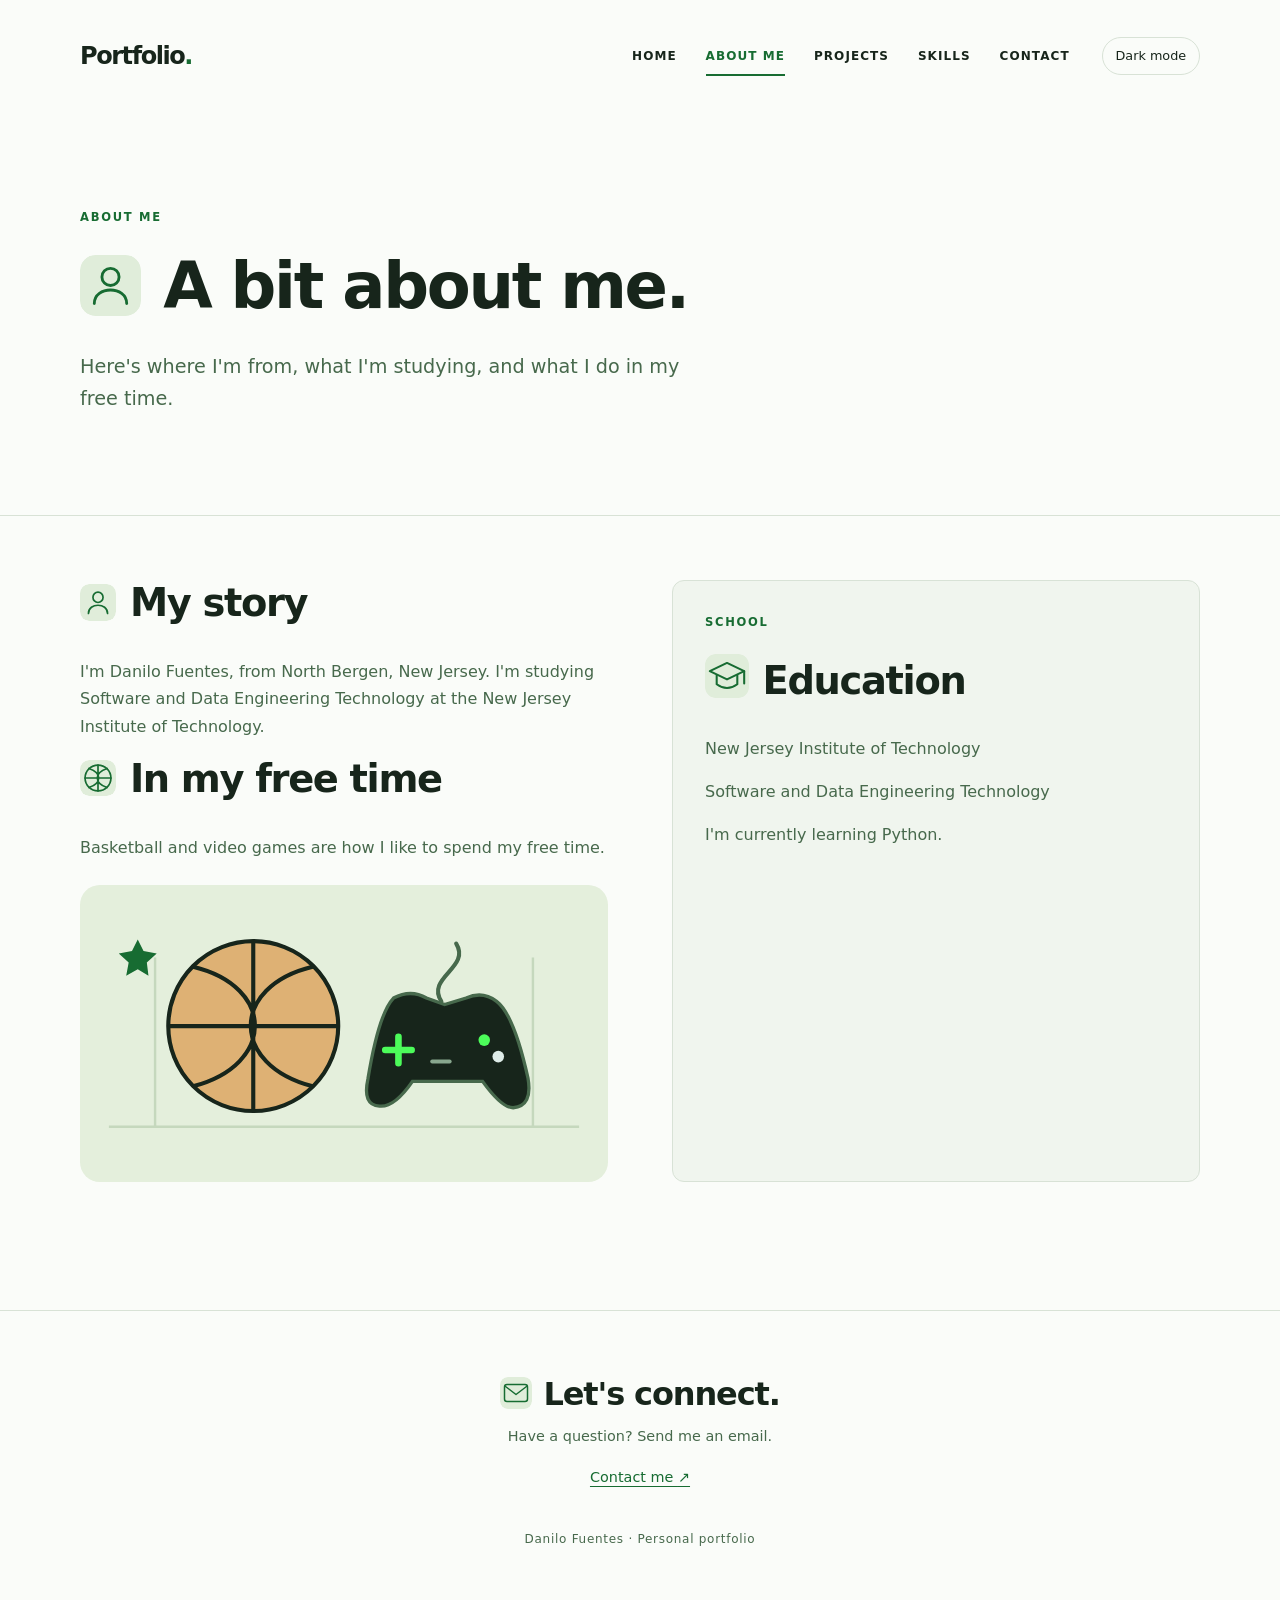
==== about.html @ 1e6510eb "Rewrite portfolio copy in a more natural voice" ====
﻿<!doctype html>
<html lang="en">
<head>
<meta charset="utf-8">
<meta name="viewport" content="width=device-width, initial-scale=1">
<meta name="description" content="Personal portfolio: background, project collection, technical skills, and contact details.">
<title>About Me | Personal Portfolio</title>
<link rel="stylesheet" href="css/styles.css">
<script src="js/main.js" defer></script>
</head>
<body>
<a class="skip" href="#main">Skip to content</a>
<header class="site-header"><div class="container header-inner"><a class="brand" href="index.html">Portfolio<span aria-hidden="true">.</span></a><button class="control menu-toggle" aria-controls="site-nav" aria-expanded="false" type="button">Menu</button><nav id="site-nav" aria-label="Main navigation"><a href="index.html">Home</a><a href="about.html" aria-current="page">About Me</a><a href="projects.html">Projects</a><a href="skills.html">Skills</a><a href="contact.html">Contact</a></nav><button class="control theme-toggle" type="button" aria-pressed="false" hidden>Dark mode</button></div></header>
<main id="main" tabindex="-1"><section class="hero container"><p class="eyebrow">About me</p><h1><img class="heading-icon" src="images/heading-person.svg" width="64" height="64" alt="" aria-hidden="true">A bit about me.</h1><p class="lead">Here's where I'm from, what I'm studying, and what I do in my free time.</p></section><section class="section"><div class="container two-col"><div><h2><img class="heading-icon" src="images/heading-person.svg" width="64" height="64" alt="" aria-hidden="true">My story</h2><p class="text-muted">I'm Danilo Fuentes, from North Bergen, New Jersey. I'm studying Software and Data Engineering Technology at the New Jersey Institute of Technology.</p><h2><img class="heading-icon" src="images/heading-play.svg" width="64" height="64" alt="" aria-hidden="true">In my free time</h2><p class="text-muted">Basketball and video games are how I like to spend my free time.</p><img class="interest-illustration" src="images/offline-interests.svg" width="640" height="360" loading="lazy" alt="A basketball and video game controller, two of my favorite hobbies"></div><div class="card"><div class="card-body"><p class="eyebrow">School</p><h2><img class="heading-icon" src="images/heading-learning.svg" width="64" height="64" alt="" aria-hidden="true">Education</h2><p>New Jersey Institute of Technology</p><p class="text-muted">Software and Data Engineering Technology</p><p class="text-muted">I'm currently learning Python.</p></div></div></div></section></main>
<footer class="site-footer connect-footer"><div class="container footer-inner"><h2><img class="heading-icon" src="images/heading-contact.svg" width="64" height="64" alt="" aria-hidden="true">Let's connect.</h2><p>Have a question? Send me an email.</p><a href="contact.html">Contact me <span aria-hidden="true">↗</span></a><p class="footer-note">Danilo Fuentes · Personal portfolio</p></div></footer>
</body>
</html>
---- css/styles.css ----
﻿@charset "UTF-8";

/* Shared palette and type. Secondary text stays readable in both themes. */
:root{color-scheme:light;--bg:#fafcf9;--surface:#f0f5ee;--text:#17251b;--muted:#47694c;--accent:#176c32;--line:#d8e2d6;--soft:#e0edda;--panel-a:#e4efdc;--panel-b:#dfede9;--panel-c:#eae8dc;--on-accent:#fff}
:root[data-theme="dark"]{color-scheme:dark;--bg:#050505;--surface:#141b15;--text:#e9f3e8;--muted:#b2c6b4;--accent:#4cfc5a;--line:#414241;--soft:#1d3021;--panel-a:#1b3020;--panel-b:#172e29;--panel-c:#2c2e1c;--on-accent:#050505}
*{box-sizing:border-box}
body{margin:0;background:var(--bg);color:var(--text);font-family:system-ui,-apple-system,BlinkMacSystemFont,"Segoe UI",sans-serif;line-height:1.7}
a{color:var(--accent);text-underline-offset:.25em;overflow-wrap:anywhere}
button{font:inherit;cursor:pointer}a,button{touch-action:manipulation}
a:focus-visible,button:focus-visible{outline:3px solid var(--accent);outline-offset:6px}
::selection{background:var(--accent);color:var(--on-accent)}
h1,h2,h3,p{margin-top:0}h1,h2,h3{line-height:1.2;letter-spacing:-.035em}
h1{font-size:clamp(2.6rem,5vw,4.5rem);font-weight:650;max-width:900px;margin-bottom:1.6rem}
h2{font-size:clamp(1.7rem,3vw,2.5rem);font-weight:650}h3{font-size:1.5rem;font-weight:650}
p{max-width:65ch}.container{width:min(1120px,calc(100% - 4rem));margin-inline:auto}
.skip{position:absolute;top:-100px;left:1rem;background:var(--bg);padding:1rem;z-index:20}.skip:focus{top:1rem}
.site-header{background:var(--bg)}.header-inner{display:flex;align-items:center;gap:2rem;min-height:112px;flex-wrap:wrap}
.brand{margin-right:auto;font-weight:750;font-size:1.5rem;letter-spacing:-.06em;text-decoration:none;color:var(--text)}.brand span{color:var(--accent)}
nav{display:flex;gap:1.8rem}nav a{text-decoration:none;color:var(--text);font-size:.75rem;text-transform:uppercase;letter-spacing:.09em;font-weight:650;padding:.5rem 0}
nav a:hover,nav a[aria-current]{color:var(--accent)}nav a[aria-current]{box-shadow:0 2px var(--accent)}
.control{border:1px solid var(--line);border-radius:999px;padding:.45rem .8rem;color:var(--text);background:transparent;font-size:.8rem}.control:hover{border-color:var(--accent)}.menu-toggle{display:none}
.hero{padding:6rem 0 5rem}.eyebrow{text-transform:uppercase;letter-spacing:.15em;font-size:.72rem;font-weight:700;color:var(--accent);margin-bottom:1.3rem}
.lead{font-size:1.2rem;color:var(--muted);max-width:620px}.actions{display:flex;flex-wrap:wrap;gap:1.6rem;margin-top:2rem}
.button{display:inline-flex;align-items:center;gap:.7rem;padding:.55rem 0;border-bottom:1px solid var(--accent);color:var(--accent);font-weight:650;text-decoration:none}.button span{font-size:1.2rem}
.section{padding:4rem 0;border-top:1px solid var(--line)}.section-heading{display:flex;justify-content:space-between;align-items:baseline;gap:1rem;margin-bottom:2rem}.section-heading h2{margin:0}
.grid{display:grid;grid-template-columns:repeat(3,minmax(0,1fr));gap:1.5rem}.grid>*{min-width:0}
.card{background:var(--surface);border:1px solid var(--line);border-radius:12px;overflow:hidden}.card-body{padding:2rem}.card p{color:var(--muted)}.card .eyebrow{color:var(--accent)}.card img{display:block;width:100%;aspect-ratio:16/10;object-fit:cover}.card a{font-weight:650}
.tag{display:inline-block;font-size:.75rem;background:var(--soft);color:var(--muted);padding:.25rem .65rem;border-radius:4px;margin-bottom:1rem}
.note{border-left:3px solid var(--accent);background:var(--soft);padding:1rem 1.25rem;color:var(--muted);font-size:.95rem}
.two-col{display:grid;grid-template-columns:1fr 1fr;gap:4rem}.two-col>*{min-width:0}.detail-list{padding-left:1.3rem;color:var(--muted)}.detail-list li{margin-bottom:.7rem}.contact-panel{padding:2.5rem;max-width:800px}.text-muted{color:var(--muted)}
.site-footer{border-top:1px solid var(--line);margin-top:4rem;padding:4rem 0;color:var(--muted);font-size:.9rem}.footer-inner{display:flex;align-items:center;justify-content:space-between;flex-wrap:wrap;gap:1.5rem}.footer-inner p{margin:0}

/* Home: a personal introduction followed by large editorial panels. */
.home-hero{display:grid;grid-template-columns:minmax(0,1.6fr) minmax(240px,1fr);gap:5rem;align-items:center;padding-block:5rem 7rem}
.home-hero h1{font-size:clamp(2.5rem,4.4vw,3.7rem);line-height:1.25}.home-hero h1 span{color:var(--accent)}.home-hero .lead{font-size:1.05rem}
.monogram{position:relative;isolation:isolate;aspect-ratio:4/5;display:grid;place-content:center;text-align:center;background:var(--surface);border:1px solid var(--line);border-radius:6px;margin:0 0 0 1rem}
.monogram::before{content:"";position:absolute;inset:-16px 16px 16px -16px;background:var(--accent);border-radius:6px;z-index:-2}.monogram::after{content:"";position:absolute;inset:0;background:var(--surface);border-radius:5px;z-index:-1}
.monogram-initials{font-size:clamp(5rem,10vw,9rem);font-weight:750;letter-spacing:-.1em;line-height:1;color:var(--accent);padding-right:.1em}.monogram-caption{font-size:.65rem;letter-spacing:.23em;text-transform:uppercase;margin-top:1.5rem;color:var(--muted)}
.home-panels{padding-top:0;border:0}.home-grid{grid-template-columns:repeat(2,minmax(0,1fr));gap:2rem}
.home-grid .card{border:0;border-radius:12px;background:var(--panel-b)}.home-grid .card-body{padding:2.5rem}.home-grid h3{font-size:clamp(1.8rem,3vw,2.4rem)}
.home-grid .story-card{grid-column:1/-1;background:var(--panel-a)}.story-card .card-body{display:grid;grid-template-columns:1fr 1.25fr;column-gap:4rem}.story-card .eyebrow{grid-column:1/-1}.story-card h3{grid-row:2/4}.story-card p{margin-bottom:1.5rem}.story-card a{justify-self:start}
.home-grid .skills-card{background:var(--panel-c)}.panel-art{min-height:170px;margin-top:2.5rem;padding:1.5rem;background:var(--bg);border:1px solid var(--line);border-radius:8px 8px 0 0;margin-bottom:-2.5rem;color:var(--muted);font-size:.8rem}
.panel-art-label{font-size:.65rem;text-transform:uppercase;letter-spacing:.14em;display:block;margin-bottom:1rem}.project-preview{display:grid;grid-template-columns:repeat(3,1fr);gap:.6rem}.project-preview i{height:70px;background:var(--soft);border-radius:4px;border-top:4px solid var(--accent)}
.code-preview{font-family:ui-monospace,Consolas,monospace;line-height:1.9}.code-preview strong{color:var(--accent);font-weight:500}
.connect-footer{text-align:center}.connect-footer .footer-inner{display:block}.connect-footer h2{color:var(--text);font-size:2rem;margin-bottom:.7rem}.connect-footer p{margin:0 auto 1rem}.connect-footer .footer-note{font-size:.75rem;margin-top:2.5rem;letter-spacing:.06em}
@media(max-width:900px){.header-inner{gap:1rem}nav{gap:1rem}.home-hero{gap:2.5rem}.grid:not(.home-grid){grid-template-columns:repeat(2,minmax(0,1fr))}.two-col{gap:2rem}.story-card .card-body{column-gap:2rem}}
@media(max-width:640px){.container{width:calc(100% - 2rem)}.header-inner{padding:1rem 0;min-height:80px;gap:.8rem}.brand{font-size:1.3rem}.js .menu-toggle{display:block}.js nav{display:none}.js nav.is-open{display:flex}nav{width:100%;flex-direction:column;gap:.4rem;order:4;padding:.5rem 0}nav a{padding:.6rem .2rem}.theme-toggle{font-size:.75rem}.hero{padding:3rem 0}.home-hero{grid-template-columns:1fr;padding-bottom:4rem;gap:3.5rem}.home-hero h1{font-size:2.5rem}.monogram{width:min(75%,280px);justify-self:center;aspect-ratio:5/4}.monogram-initials{font-size:6rem}.monogram-caption{margin-top:1rem}.grid,.grid:not(.home-grid),.two-col{grid-template-columns:1fr}.home-grid{gap:1.5rem}.home-grid .card-body,.card-body,.contact-panel{padding:1.5rem}.story-card .card-body{display:block}.panel-art{margin-bottom:-1.5rem}.section{padding:2.5rem 0}.home-panels{padding-top:0}.section-heading{display:block}.section-heading h2{margin-bottom:1rem}.site-footer{margin-top:2rem;padding:3rem 0}}
@media(prefers-reduced-motion:no-preference){html{scroll-behavior:smooth}a,button{transition:color .2s,border-color .2s}.button span{transition:transform .2s}.button:hover span{transform:translate(3px,-3px)}.home-grid .card{transition:transform .25s}.home-grid .card:hover{transform:translateY(-4px)}}

/* Scalable illustrations add breathing room without extra scripts. */
.hero-illustration{display:block;width:100%;height:auto;border-radius:24px}
.home-hero{grid-template-columns:minmax(0,1fr) minmax(0,1.15fr);gap:3rem}
.home-hero h1{font-size:clamp(3.5rem,7vw,6rem);line-height:1.05}
.illustrated-hero{display:grid;grid-template-columns:minmax(0,1.2fr) minmax(0,1fr);align-items:center;gap:3rem}
.interest-illustration{display:block;width:100%;height:auto;border-radius:16px;margin-top:1.5rem}
.home-grid .feature-illustration{width:100%;height:auto;aspect-ratio:16/9;object-fit:contain;margin-top:2rem;border-radius:12px;background:#dfede9}
.interest-tags{display:flex;flex-wrap:wrap;gap:.6rem;list-style:none;padding:0;margin:0 0 1.5rem}
.interest-tags li{font-size:.8rem;padding:.3rem .8rem;border:1px solid var(--accent);border-radius:999px;color:var(--accent)}
.story-summary{min-width:0}
@media(max-width:640px){.home-hero,.illustrated-hero{grid-template-columns:1fr;gap:2rem}.home-hero h1{font-size:3.5rem}.hero-illustration{max-width:440px;justify-self:center}.home-grid .feature-illustration{margin-top:1.5rem}}

/* Decorative heading marks scale with the surrounding type. */
.heading-icon{display:inline-block;width:.95em;height:.95em;vertical-align:-.12em;margin-right:.35em;border-radius:.24em}
.card h3 .heading-icon,.card h2 .heading-icon{display:inline-block;width:1.15em;height:1.15em;aspect-ratio:1;object-fit:contain}
.connect-footer h2 .heading-icon{width:1em;height:1em}
@media(max-width:640px){h1 .heading-icon{width:.8em;height:.8em}}
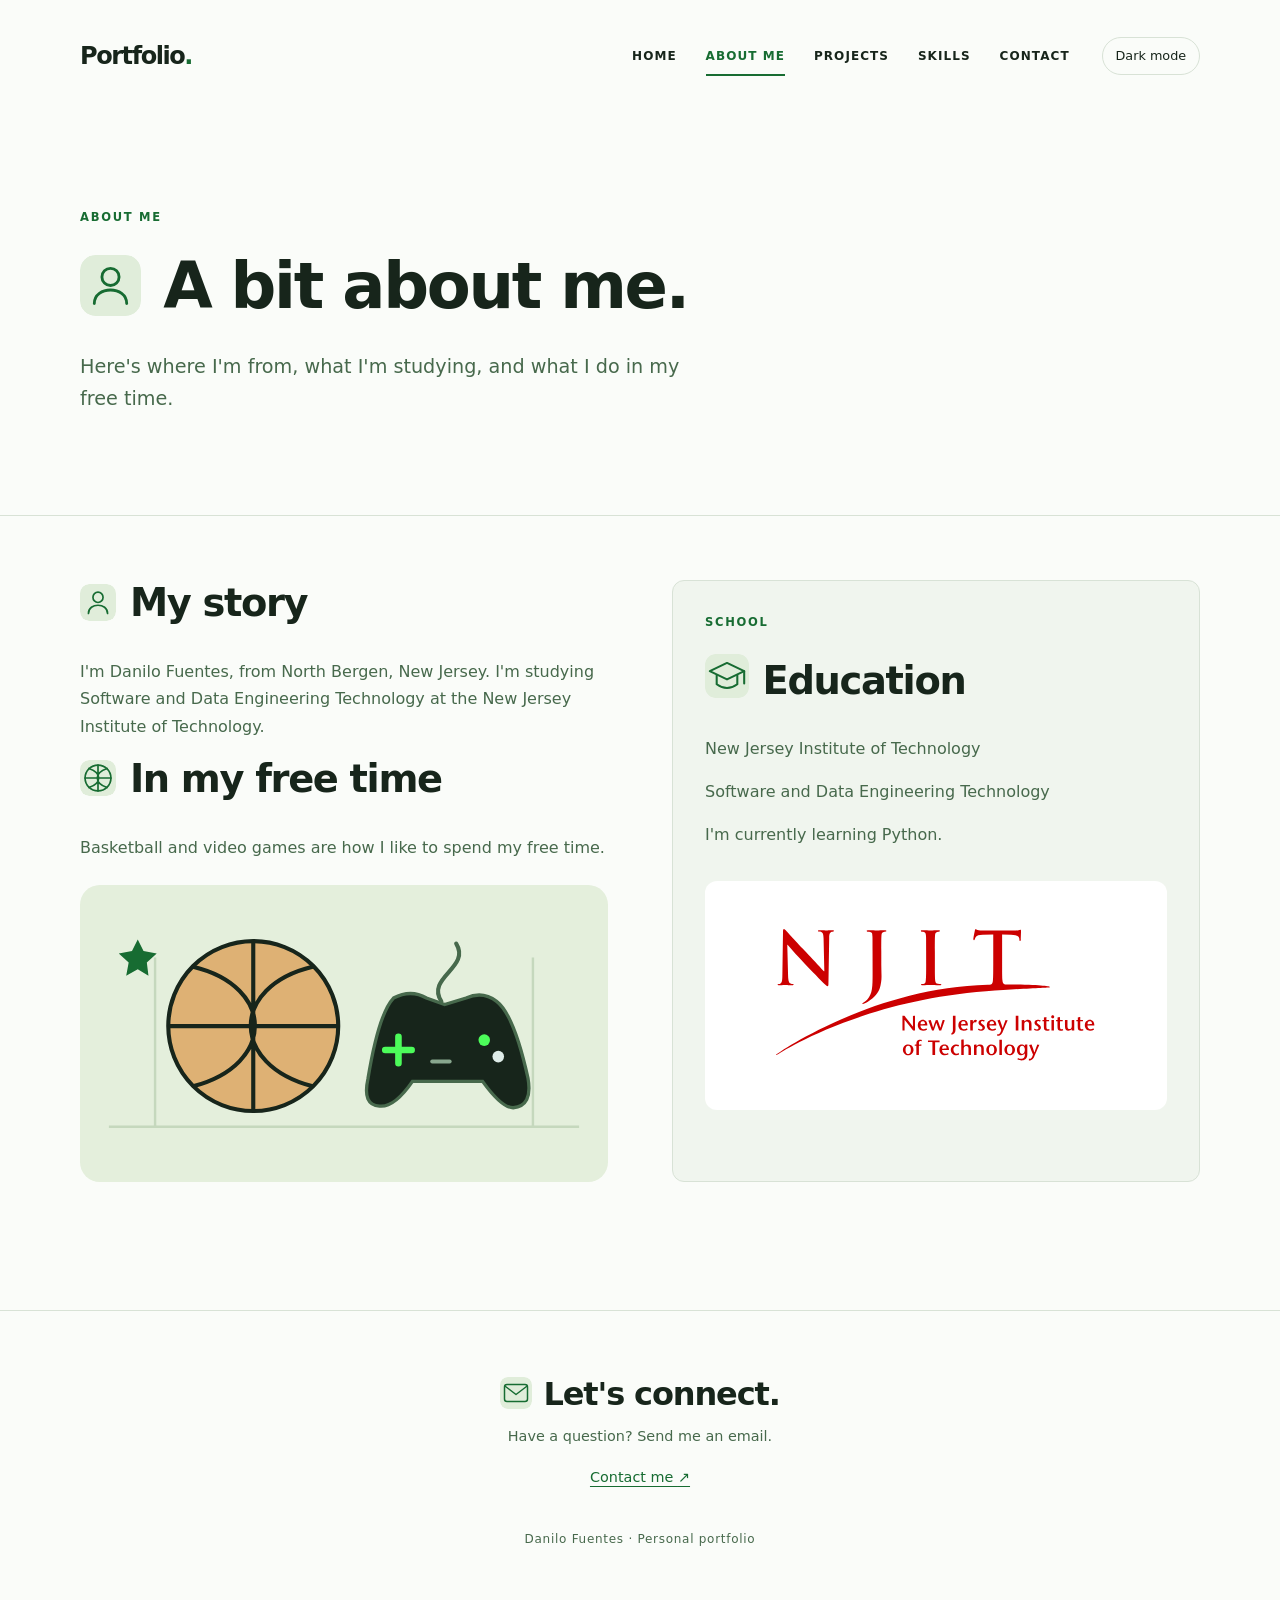
==== commit b7509629: "Add official NJIT logo to education card" ====
--- a/about.html
+++ b/about.html
@@ -11,7 +11,7 @@
 <body>
 <a class="skip" href="#main">Skip to content</a>
 <header class="site-header"><div class="container header-inner"><a class="brand" href="index.html">Portfolio<span aria-hidden="true">.</span></a><button class="control menu-toggle" aria-controls="site-nav" aria-expanded="false" type="button">Menu</button><nav id="site-nav" aria-label="Main navigation"><a href="index.html">Home</a><a href="about.html" aria-current="page">About Me</a><a href="projects.html">Projects</a><a href="skills.html">Skills</a><a href="contact.html">Contact</a></nav><button class="control theme-toggle" type="button" aria-pressed="false" hidden>Dark mode</button></div></header>
-<main id="main" tabindex="-1"><section class="hero container"><p class="eyebrow">About me</p><h1><img class="heading-icon" src="images/heading-person.svg" width="64" height="64" alt="" aria-hidden="true">A bit about me.</h1><p class="lead">Here's where I'm from, what I'm studying, and what I do in my free time.</p></section><section class="section"><div class="container two-col"><div><h2><img class="heading-icon" src="images/heading-person.svg" width="64" height="64" alt="" aria-hidden="true">My story</h2><p class="text-muted">I'm Danilo Fuentes, from North Bergen, New Jersey. I'm studying Software and Data Engineering Technology at the New Jersey Institute of Technology.</p><h2><img class="heading-icon" src="images/heading-play.svg" width="64" height="64" alt="" aria-hidden="true">In my free time</h2><p class="text-muted">Basketball and video games are how I like to spend my free time.</p><img class="interest-illustration" src="images/offline-interests.svg" width="640" height="360" loading="lazy" alt="A basketball and video game controller, two of my favorite hobbies"></div><div class="card"><div class="card-body"><p class="eyebrow">School</p><h2><img class="heading-icon" src="images/heading-learning.svg" width="64" height="64" alt="" aria-hidden="true">Education</h2><p>New Jersey Institute of Technology</p><p class="text-muted">Software and Data Engineering Technology</p><p class="text-muted">I'm currently learning Python.</p></div></div></div></section></main>
+<main id="main" tabindex="-1"><section class="hero container"><p class="eyebrow">About me</p><h1><img class="heading-icon" src="images/heading-person.svg" width="64" height="64" alt="" aria-hidden="true">A bit about me.</h1><p class="lead">Here's where I'm from, what I'm studying, and what I do in my free time.</p></section><section class="section"><div class="container two-col"><div><h2><img class="heading-icon" src="images/heading-person.svg" width="64" height="64" alt="" aria-hidden="true">My story</h2><p class="text-muted">I'm Danilo Fuentes, from North Bergen, New Jersey. I'm studying Software and Data Engineering Technology at the New Jersey Institute of Technology.</p><h2><img class="heading-icon" src="images/heading-play.svg" width="64" height="64" alt="" aria-hidden="true">In my free time</h2><p class="text-muted">Basketball and video games are how I like to spend my free time.</p><img class="interest-illustration" src="images/offline-interests.svg" width="640" height="360" loading="lazy" alt="A basketball and video game controller, two of my favorite hobbies"></div><div class="card"><div class="card-body"><p class="eyebrow">School</p><h2><img class="heading-icon" src="images/heading-learning.svg" width="64" height="64" alt="" aria-hidden="true">Education</h2><p>New Jersey Institute of Technology</p><p class="text-muted">Software and Data Engineering Technology</p><p class="text-muted">I'm currently learning Python.</p><div class="education-logo"><img src="images/njit-logo.svg" width="187" height="78" loading="lazy" alt="New Jersey Institute of Technology (NJIT) logo"></div></div></div></div></section></main>
 <footer class="site-footer connect-footer"><div class="container footer-inner"><h2><img class="heading-icon" src="images/heading-contact.svg" width="64" height="64" alt="" aria-hidden="true">Let's connect.</h2><p>Have a question? Send me an email.</p><a href="contact.html">Contact me <span aria-hidden="true">↗</span></a><p class="footer-note">Danilo Fuentes · Personal portfolio</p></div></footer>
 </body>
 </html>
--- a/css/styles.css
+++ b/css/styles.css
@@ -64,3 +64,7 @@
 .card h3 .heading-icon,.card h2 .heading-icon{display:inline-block;width:1.15em;height:1.15em;aspect-ratio:1;object-fit:contain}
 .connect-footer h2 .heading-icon{width:1em;height:1em}
 @media(max-width:640px){h1 .heading-icon{width:.8em;height:.8em}}
+
+/* Official NJIT logo: preserve its proportions and contrast in both themes. */
+.education-logo{display:flex;align-items:center;justify-content:center;margin-top:2rem;padding:clamp(1.5rem,4vw,3rem);background:#fff;border-radius:12px}
+.education-logo img{display:block;width:100%;max-width:320px;height:auto;aspect-ratio:187/78;object-fit:contain}
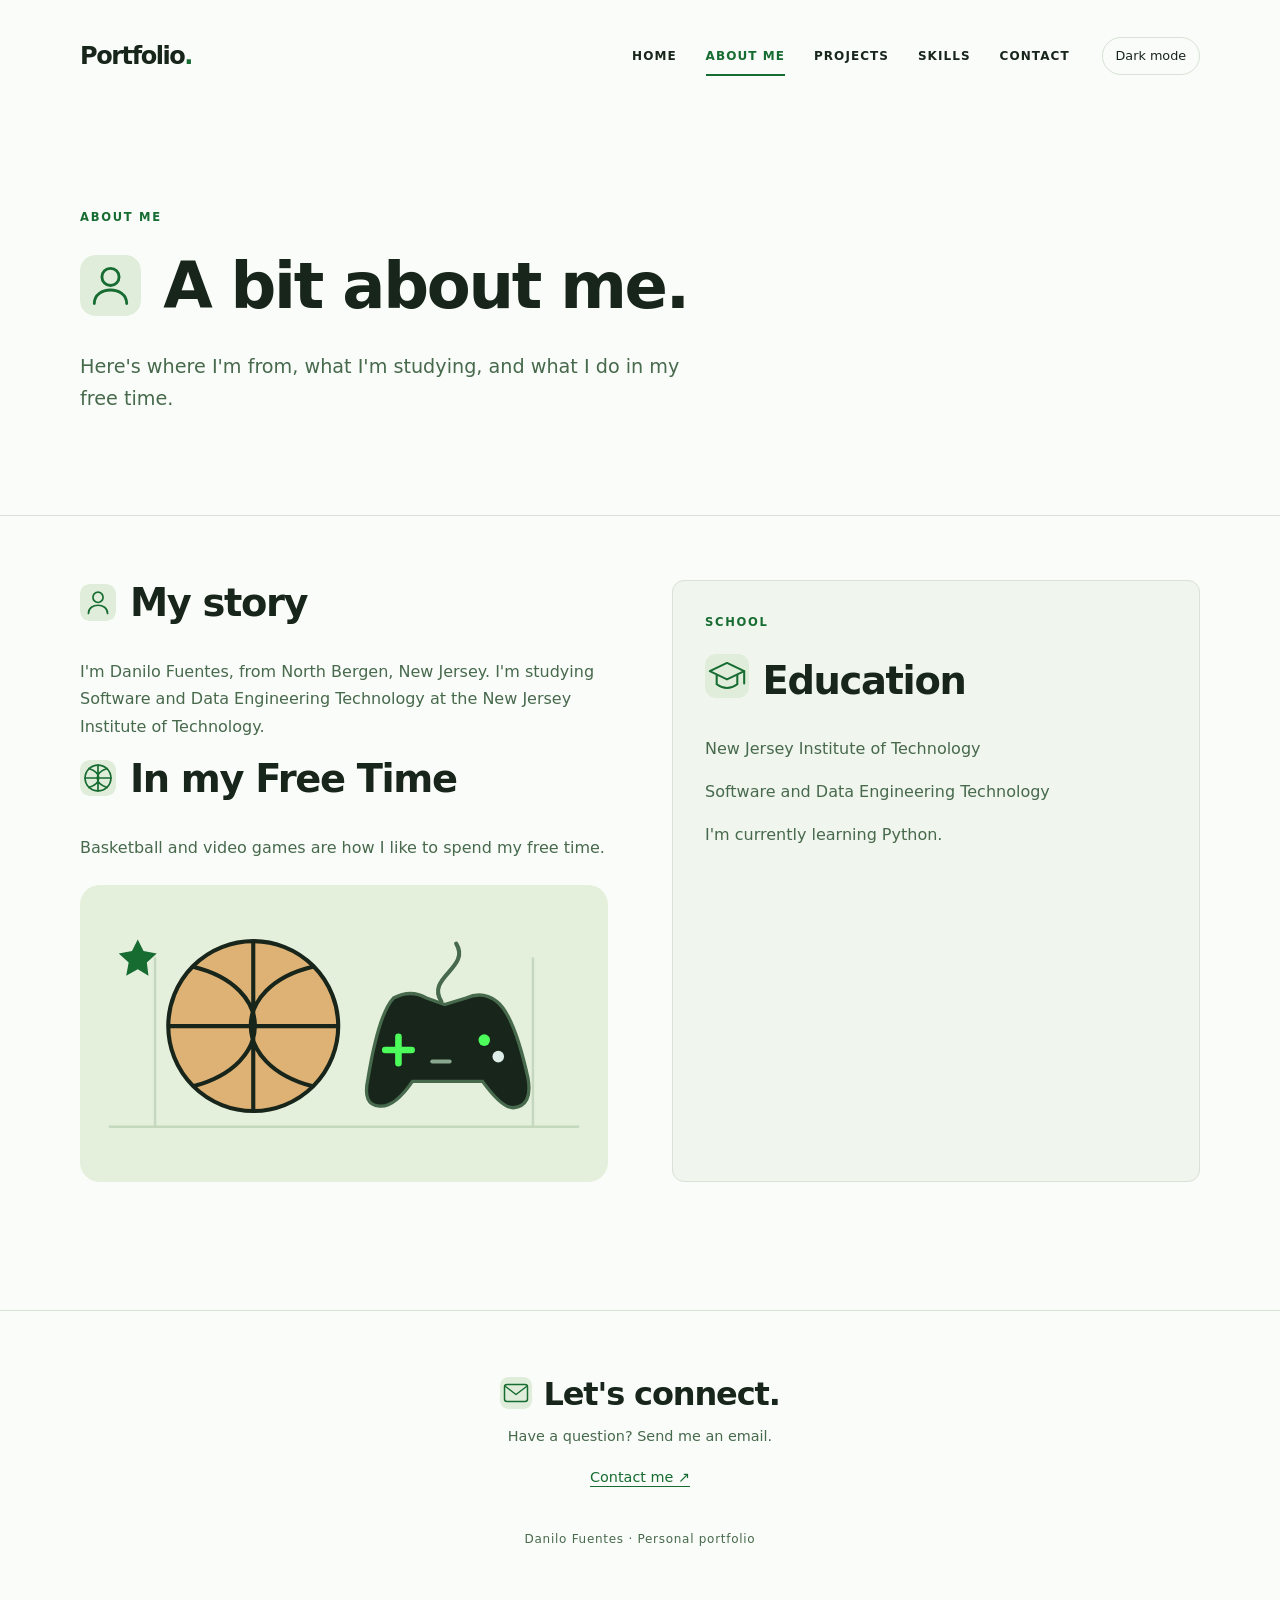
==== commit b2e10463: "Update" ====
--- a/about.html
+++ b/about.html
@@ -11,7 +11,7 @@
 <body>
 <a class="skip" href="#main">Skip to content</a>
 <header class="site-header"><div class="container header-inner"><a class="brand" href="index.html">Portfolio<span aria-hidden="true">.</span></a><button class="control menu-toggle" aria-controls="site-nav" aria-expanded="false" type="button">Menu</button><nav id="site-nav" aria-label="Main navigation"><a href="index.html">Home</a><a href="about.html" aria-current="page">About Me</a><a href="projects.html">Projects</a><a href="skills.html">Skills</a><a href="contact.html">Contact</a></nav><button class="control theme-toggle" type="button" aria-pressed="false" hidden>Dark mode</button></div></header>
-<main id="main" tabindex="-1"><section class="hero container"><p class="eyebrow">About me</p><h1><img class="heading-icon" src="images/heading-person.svg" width="64" height="64" alt="" aria-hidden="true">A bit about me.</h1><p class="lead">Here's where I'm from, what I'm studying, and what I do in my free time.</p></section><section class="section"><div class="container two-col"><div><h2><img class="heading-icon" src="images/heading-person.svg" width="64" height="64" alt="" aria-hidden="true">My story</h2><p class="text-muted">I'm Danilo Fuentes, from North Bergen, New Jersey. I'm studying Software and Data Engineering Technology at the New Jersey Institute of Technology.</p><h2><img class="heading-icon" src="images/heading-play.svg" width="64" height="64" alt="" aria-hidden="true">In my free time</h2><p class="text-muted">Basketball and video games are how I like to spend my free time.</p><img class="interest-illustration" src="images/offline-interests.svg" width="640" height="360" loading="lazy" alt="A basketball and video game controller, two of my favorite hobbies"></div><div class="card"><div class="card-body"><p class="eyebrow">School</p><h2><img class="heading-icon" src="images/heading-learning.svg" width="64" height="64" alt="" aria-hidden="true">Education</h2><p>New Jersey Institute of Technology</p><p class="text-muted">Software and Data Engineering Technology</p><p class="text-muted">I'm currently learning Python.</p><div class="education-logo"><img src="images/njit-logo.svg" width="187" height="78" loading="lazy" alt="New Jersey Institute of Technology (NJIT) logo"></div></div></div></div></section></main>
+<main id="main" tabindex="-1"><section class="hero container"><p class="eyebrow">About me</p><h1><img class="heading-icon" src="images/heading-person.svg" width="64" height="64" alt="" aria-hidden="true">A bit about me.</h1><p class="lead">Here's where I'm from, what I'm studying, and what I do in my free time.</p></section><section class="section"><div class="container two-col"><div><h2><img class="heading-icon" src="images/heading-person.svg" width="64" height="64" alt="" aria-hidden="true">My story</h2><p class="text-muted">I'm Danilo Fuentes, from North Bergen, New Jersey. I'm studying Software and Data Engineering Technology at the New Jersey Institute of Technology.</p><h2><img class="heading-icon" src="images/heading-play.svg" width="64" height="64" alt="" aria-hidden="true">In my Free Time</h2><p class="text-muted">Basketball and video games are how I like to spend my free time.</p><img class="interest-illustration" src="images/offline-interests.svg" width="640" height="360" loading="lazy" alt="A basketball and video game controller, two of my favorite hobbies"></div><div class="card"><div class="card-body"><p class="eyebrow">School</p><h2><img class="heading-icon" src="images/heading-learning.svg" width="64" height="64" alt="" aria-hidden="true">Education</h2><p>New Jersey Institute of Technology</p><p class="text-muted">Software and Data Engineering Technology</p><p class="text-muted">I'm currently learning Python.</p></div></div></div></section></main>
 <footer class="site-footer connect-footer"><div class="container footer-inner"><h2><img class="heading-icon" src="images/heading-contact.svg" width="64" height="64" alt="" aria-hidden="true">Let's connect.</h2><p>Have a question? Send me an email.</p><a href="contact.html">Contact me <span aria-hidden="true">↗</span></a><p class="footer-note">Danilo Fuentes · Personal portfolio</p></div></footer>
 </body>
 </html>
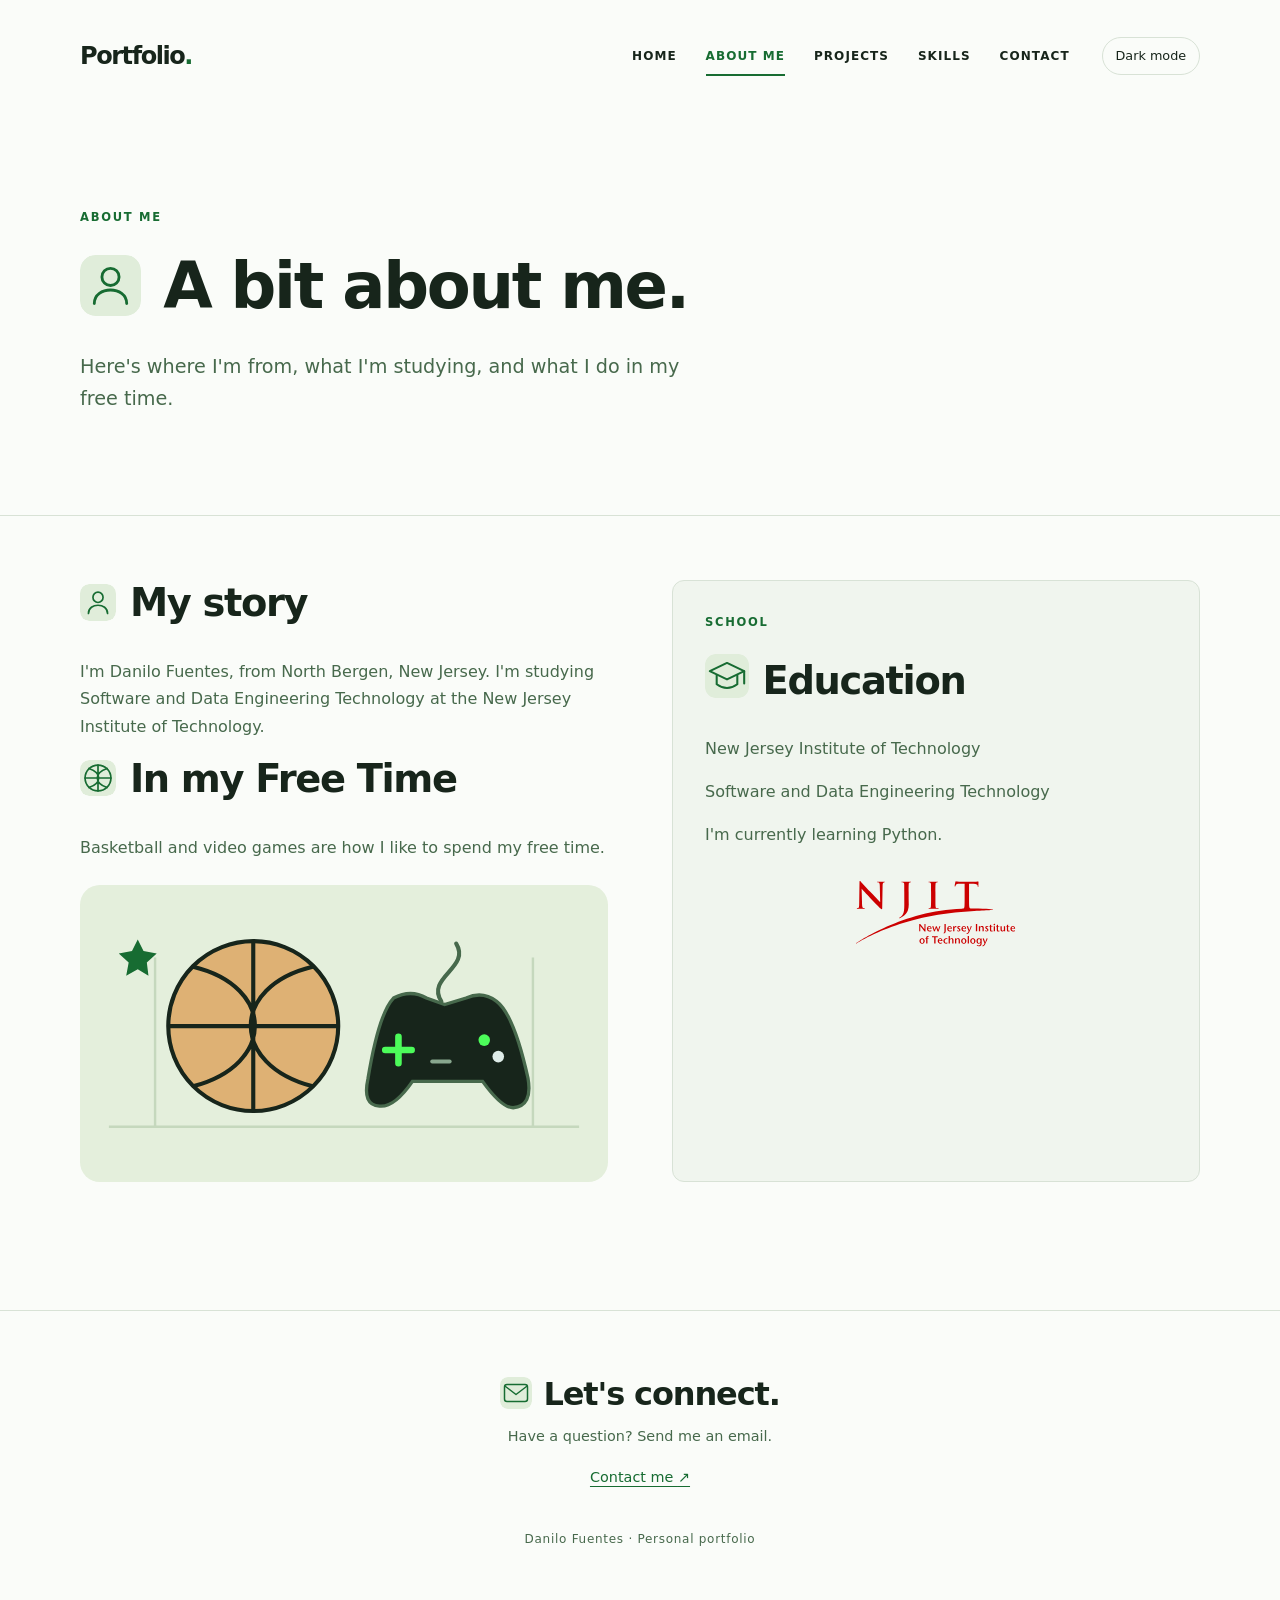
==== commit 7b01ba26: "Restore missing NJIT logo in education card" ====
--- a/about.html
+++ b/about.html
@@ -11,7 +11,7 @@
 <body>
 <a class="skip" href="#main">Skip to content</a>
 <header class="site-header"><div class="container header-inner"><a class="brand" href="index.html">Portfolio<span aria-hidden="true">.</span></a><button class="control menu-toggle" aria-controls="site-nav" aria-expanded="false" type="button">Menu</button><nav id="site-nav" aria-label="Main navigation"><a href="index.html">Home</a><a href="about.html" aria-current="page">About Me</a><a href="projects.html">Projects</a><a href="skills.html">Skills</a><a href="contact.html">Contact</a></nav><button class="control theme-toggle" type="button" aria-pressed="false" hidden>Dark mode</button></div></header>
-<main id="main" tabindex="-1"><section class="hero container"><p class="eyebrow">About me</p><h1><img class="heading-icon" src="images/heading-person.svg" width="64" height="64" alt="" aria-hidden="true">A bit about me.</h1><p class="lead">Here's where I'm from, what I'm studying, and what I do in my free time.</p></section><section class="section"><div class="container two-col"><div><h2><img class="heading-icon" src="images/heading-person.svg" width="64" height="64" alt="" aria-hidden="true">My story</h2><p class="text-muted">I'm Danilo Fuentes, from North Bergen, New Jersey. I'm studying Software and Data Engineering Technology at the New Jersey Institute of Technology.</p><h2><img class="heading-icon" src="images/heading-play.svg" width="64" height="64" alt="" aria-hidden="true">In my Free Time</h2><p class="text-muted">Basketball and video games are how I like to spend my free time.</p><img class="interest-illustration" src="images/offline-interests.svg" width="640" height="360" loading="lazy" alt="A basketball and video game controller, two of my favorite hobbies"></div><div class="card"><div class="card-body"><p class="eyebrow">School</p><h2><img class="heading-icon" src="images/heading-learning.svg" width="64" height="64" alt="" aria-hidden="true">Education</h2><p>New Jersey Institute of Technology</p><p class="text-muted">Software and Data Engineering Technology</p><p class="text-muted">I'm currently learning Python.</p></div></div></div></section></main>
+<main id="main" tabindex="-1"><section class="hero container"><p class="eyebrow">About me</p><h1><img class="heading-icon" src="images/heading-person.svg" width="64" height="64" alt="" aria-hidden="true">A bit about me.</h1><p class="lead">Here's where I'm from, what I'm studying, and what I do in my free time.</p></section><section class="section"><div class="container two-col"><div><h2><img class="heading-icon" src="images/heading-person.svg" width="64" height="64" alt="" aria-hidden="true">My story</h2><p class="text-muted">I'm Danilo Fuentes, from North Bergen, New Jersey. I'm studying Software and Data Engineering Technology at the New Jersey Institute of Technology.</p><h2><img class="heading-icon" src="images/heading-play.svg" width="64" height="64" alt="" aria-hidden="true">In my Free Time</h2><p class="text-muted">Basketball and video games are how I like to spend my free time.</p><img class="interest-illustration" src="images/offline-interests.svg" width="640" height="360" loading="lazy" alt="A basketball and video game controller, two of my favorite hobbies"></div><div class="card"><div class="card-body"><p class="eyebrow">School</p><h2><img class="heading-icon" src="images/heading-learning.svg" width="64" height="64" alt="" aria-hidden="true">Education</h2><p>New Jersey Institute of Technology</p><p class="text-muted">Software and Data Engineering Technology</p><p class="text-muted">I'm currently learning Python.</p><div class="education-logo"><img src="images/njit-logo.svg" width="187" height="78" alt="New Jersey Institute of Technology (NJIT) logo"></div></div></div></div></section></main>
 <footer class="site-footer connect-footer"><div class="container footer-inner"><h2><img class="heading-icon" src="images/heading-contact.svg" width="64" height="64" alt="" aria-hidden="true">Let's connect.</h2><p>Have a question? Send me an email.</p><a href="contact.html">Contact me <span aria-hidden="true">↗</span></a><p class="footer-note">Danilo Fuentes · Personal portfolio</p></div></footer>
 </body>
 </html>
--- a/css/styles.css
+++ b/css/styles.css
@@ -65,6 +65,6 @@
 .connect-footer h2 .heading-icon{width:1em;height:1em}
 @media(max-width:640px){h1 .heading-icon{width:.8em;height:.8em}}
 
-/* Official NJIT logo: preserve its proportions and contrast in both themes. */
-.education-logo{display:flex;align-items:center;justify-content:center;margin-top:2rem;padding:clamp(1.5rem,4vw,3rem);background:#fff;border-radius:12px}
-.education-logo img{display:block;width:100%;max-width:320px;height:auto;aspect-ratio:187/78;object-fit:contain}
+/* Keep the transparent NJIT logo compact within the education card. */
+.education-logo{display:flex;align-items:center;justify-content:center;margin-top:2rem}
+.education-logo img{display:block;width:160px;max-width:100%;height:auto;aspect-ratio:187/78;object-fit:contain}
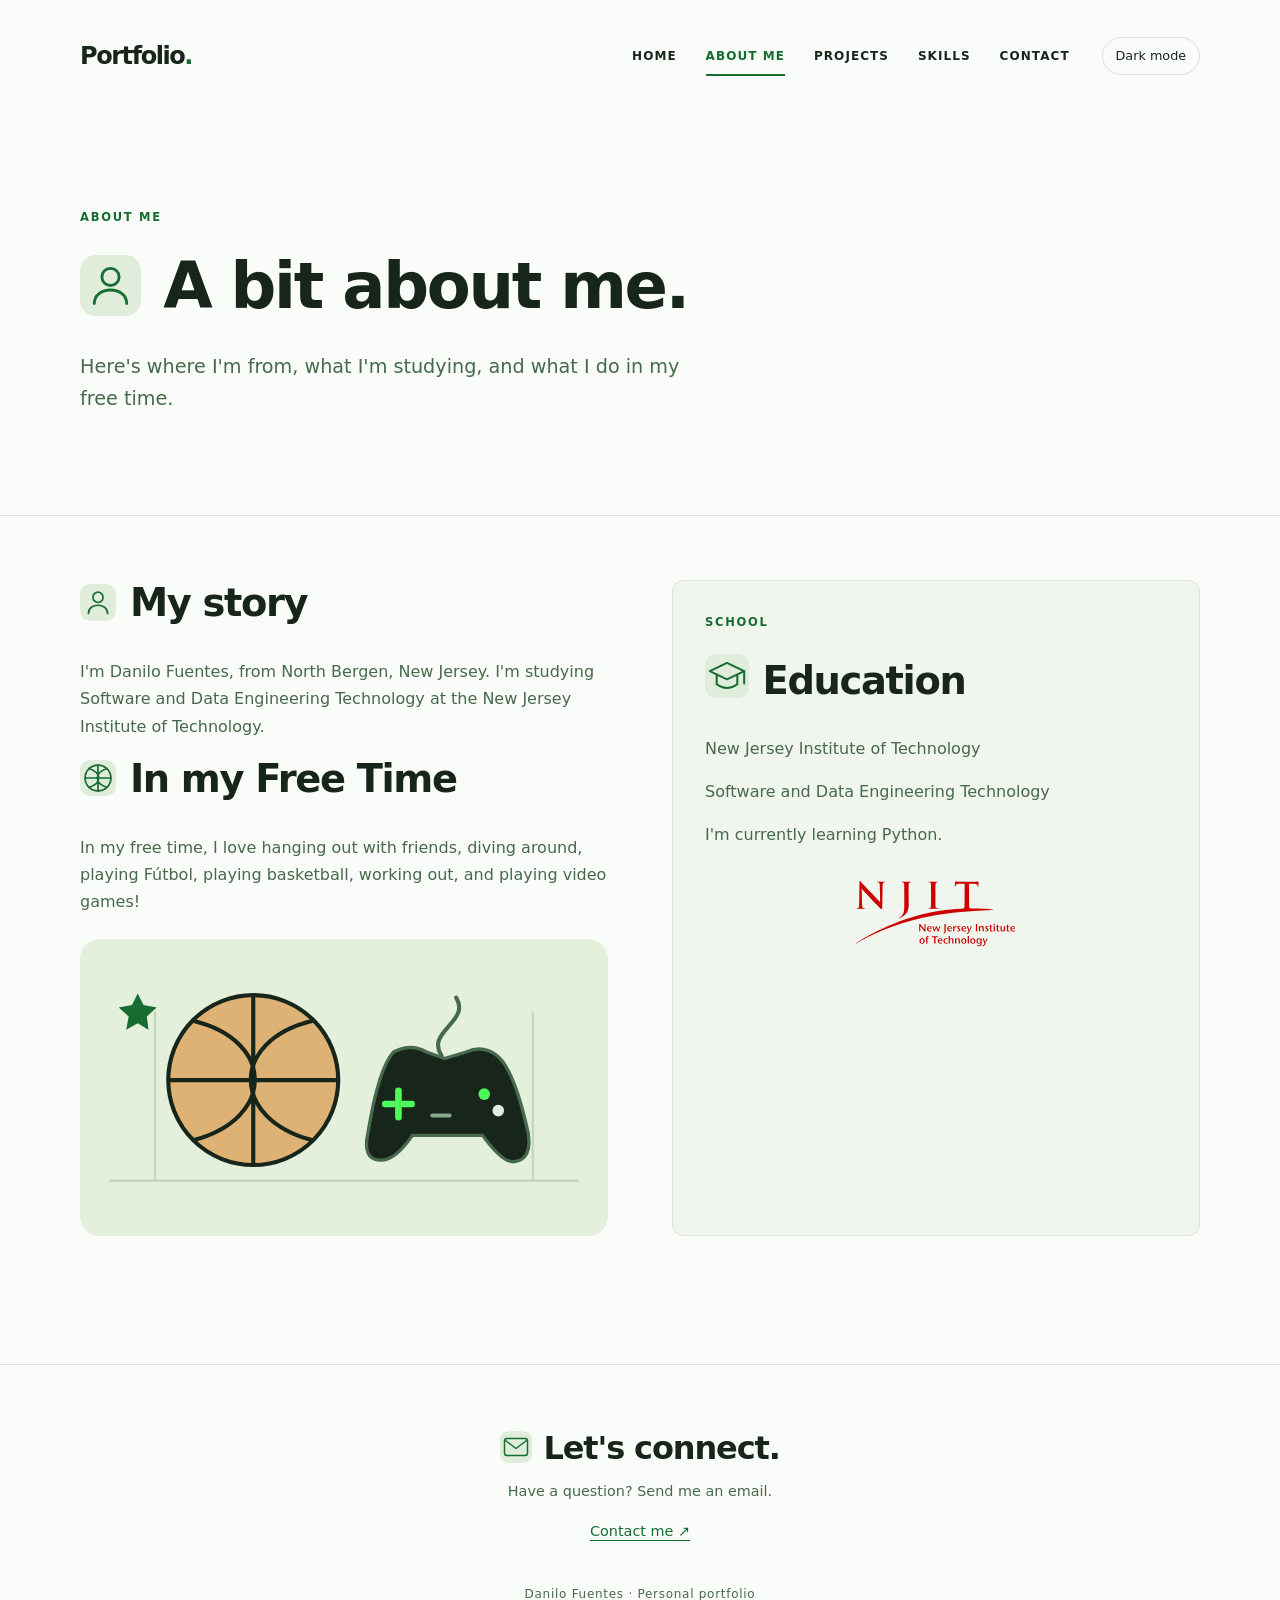
==== commit 972343c0: "Update" ====
--- a/about.html
+++ b/about.html
@@ -11,7 +11,7 @@
 <body>
 <a class="skip" href="#main">Skip to content</a>
 <header class="site-header"><div class="container header-inner"><a class="brand" href="index.html">Portfolio<span aria-hidden="true">.</span></a><button class="control menu-toggle" aria-controls="site-nav" aria-expanded="false" type="button">Menu</button><nav id="site-nav" aria-label="Main navigation"><a href="index.html">Home</a><a href="about.html" aria-current="page">About Me</a><a href="projects.html">Projects</a><a href="skills.html">Skills</a><a href="contact.html">Contact</a></nav><button class="control theme-toggle" type="button" aria-pressed="false" hidden>Dark mode</button></div></header>
-<main id="main" tabindex="-1"><section class="hero container"><p class="eyebrow">About me</p><h1><img class="heading-icon" src="images/heading-person.svg" width="64" height="64" alt="" aria-hidden="true">A bit about me.</h1><p class="lead">Here's where I'm from, what I'm studying, and what I do in my free time.</p></section><section class="section"><div class="container two-col"><div><h2><img class="heading-icon" src="images/heading-person.svg" width="64" height="64" alt="" aria-hidden="true">My story</h2><p class="text-muted">I'm Danilo Fuentes, from North Bergen, New Jersey. I'm studying Software and Data Engineering Technology at the New Jersey Institute of Technology.</p><h2><img class="heading-icon" src="images/heading-play.svg" width="64" height="64" alt="" aria-hidden="true">In my Free Time</h2><p class="text-muted">Basketball and video games are how I like to spend my free time.</p><img class="interest-illustration" src="images/offline-interests.svg" width="640" height="360" loading="lazy" alt="A basketball and video game controller, two of my favorite hobbies"></div><div class="card"><div class="card-body"><p class="eyebrow">School</p><h2><img class="heading-icon" src="images/heading-learning.svg" width="64" height="64" alt="" aria-hidden="true">Education</h2><p>New Jersey Institute of Technology</p><p class="text-muted">Software and Data Engineering Technology</p><p class="text-muted">I'm currently learning Python.</p><div class="education-logo"><img src="images/njit-logo.svg" width="187" height="78" alt="New Jersey Institute of Technology (NJIT) logo"></div></div></div></div></section></main>
+<main id="main" tabindex="-1"><section class="hero container"><p class="eyebrow">About me</p><h1><img class="heading-icon" src="images/heading-person.svg" width="64" height="64" alt="" aria-hidden="true">A bit about me.</h1><p class="lead">Here's where I'm from, what I'm studying, and what I do in my free time.</p></section><section class="section"><div class="container two-col"><div><h2><img class="heading-icon" src="images/heading-person.svg" width="64" height="64" alt="" aria-hidden="true">My story</h2><p class="text-muted">I'm Danilo Fuentes, from North Bergen, New Jersey. I'm studying Software and Data Engineering Technology at the New Jersey Institute of Technology.</p><h2><img class="heading-icon" src="images/heading-play.svg" width="64" height="64" alt="" aria-hidden="true">In my Free Time</h2><p class="text-muted">In my free time, I love hanging out with friends, diving around, playing Fútbol, playing basketball, working out, and playing video games! </p><img class="interest-illustration" src="images/offline-interests.svg" width="640" height="360" loading="lazy" alt="A basketball and video game controller, two of my favorite hobbies"></div><div class="card"><div class="card-body"><p class="eyebrow">School</p><h2><img class="heading-icon" src="images/heading-learning.svg" width="64" height="64" alt="" aria-hidden="true">Education</h2><p>New Jersey Institute of Technology</p><p class="text-muted">Software and Data Engineering Technology</p><p class="text-muted">I'm currently learning Python.</p><div class="education-logo"><img src="images/njit-logo.svg" width="187" height="78" alt="New Jersey Institute of Technology (NJIT) logo"></div></div></div></div></section></main>
 <footer class="site-footer connect-footer"><div class="container footer-inner"><h2><img class="heading-icon" src="images/heading-contact.svg" width="64" height="64" alt="" aria-hidden="true">Let's connect.</h2><p>Have a question? Send me an email.</p><a href="contact.html">Contact me <span aria-hidden="true">↗</span></a><p class="footer-note">Danilo Fuentes · Personal portfolio</p></div></footer>
 </body>
 </html>
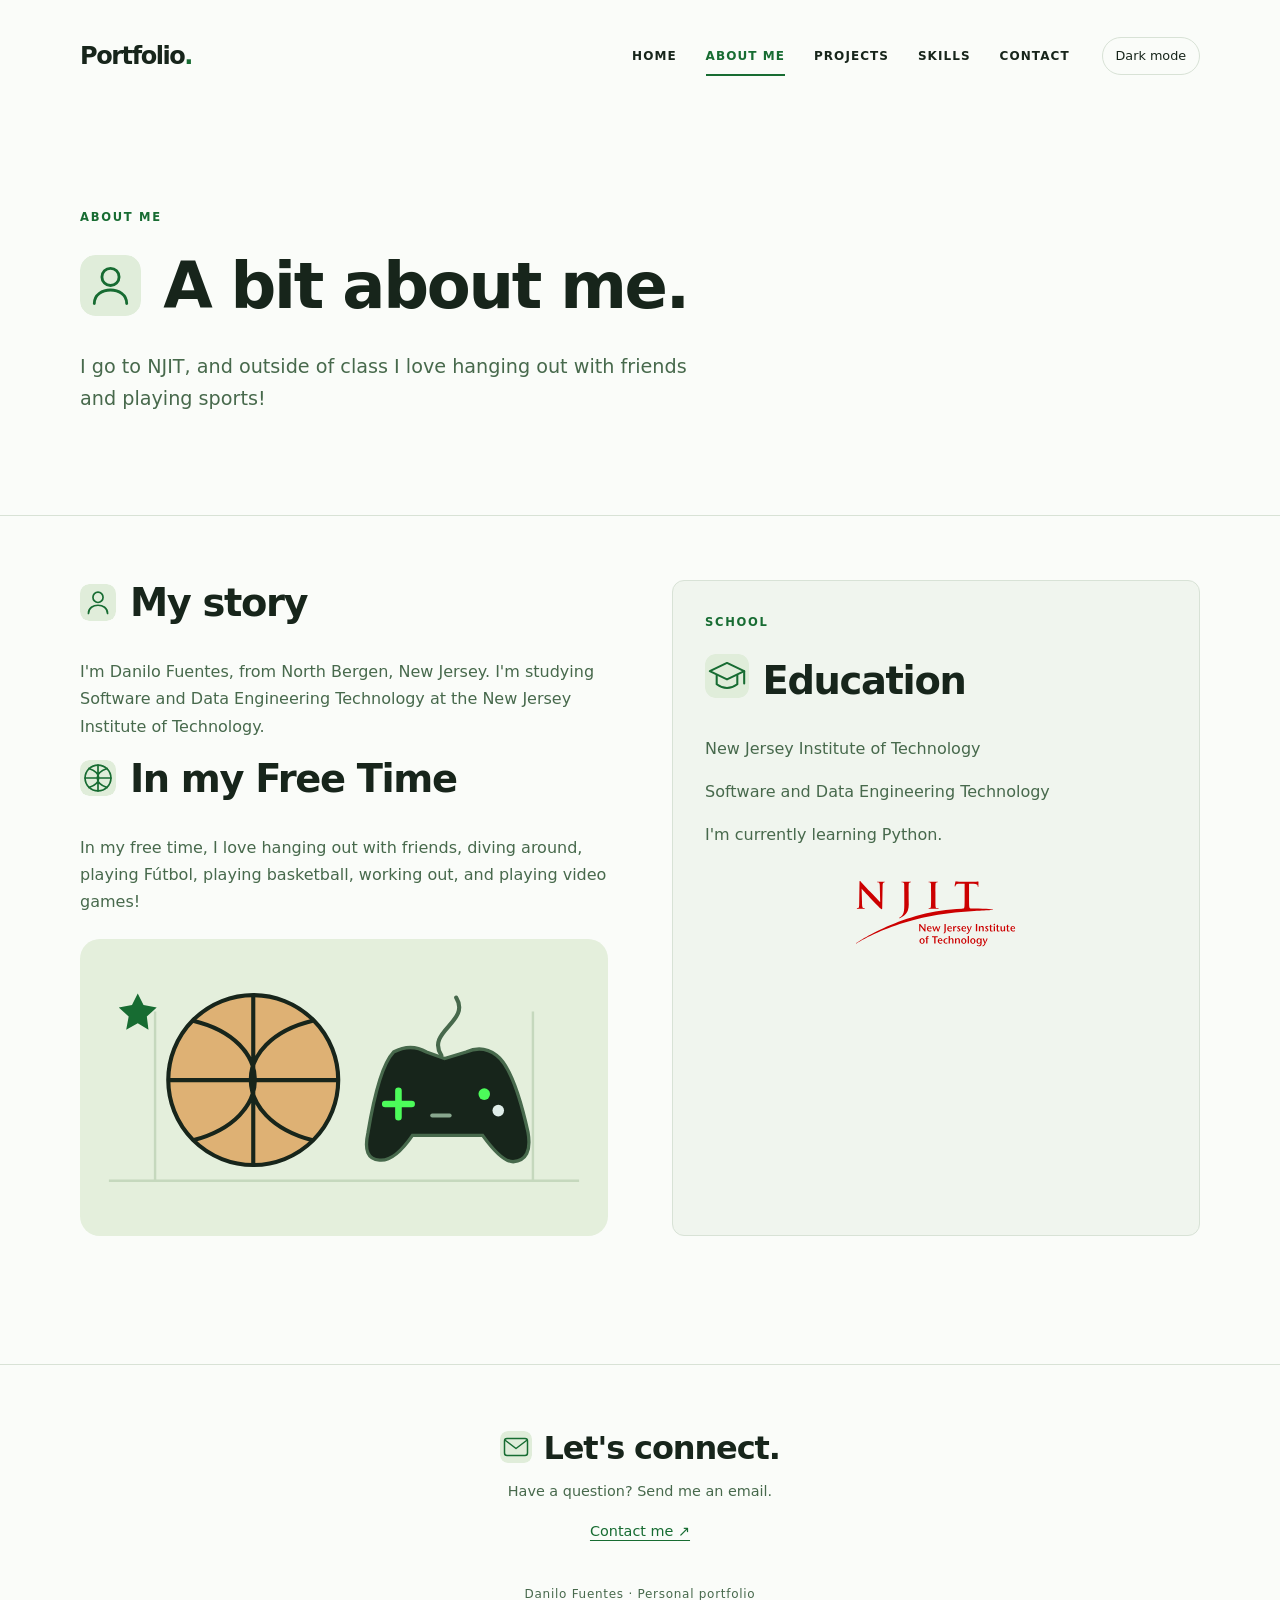
==== commit bb5a210e: "Match about page introduction to personal writing style" ====
--- a/about.html
+++ b/about.html
@@ -11,7 +11,7 @@
 <body>
 <a class="skip" href="#main">Skip to content</a>
 <header class="site-header"><div class="container header-inner"><a class="brand" href="index.html">Portfolio<span aria-hidden="true">.</span></a><button class="control menu-toggle" aria-controls="site-nav" aria-expanded="false" type="button">Menu</button><nav id="site-nav" aria-label="Main navigation"><a href="index.html">Home</a><a href="about.html" aria-current="page">About Me</a><a href="projects.html">Projects</a><a href="skills.html">Skills</a><a href="contact.html">Contact</a></nav><button class="control theme-toggle" type="button" aria-pressed="false" hidden>Dark mode</button></div></header>
-<main id="main" tabindex="-1"><section class="hero container"><p class="eyebrow">About me</p><h1><img class="heading-icon" src="images/heading-person.svg" width="64" height="64" alt="" aria-hidden="true">A bit about me.</h1><p class="lead">Here's where I'm from, what I'm studying, and what I do in my free time.</p></section><section class="section"><div class="container two-col"><div><h2><img class="heading-icon" src="images/heading-person.svg" width="64" height="64" alt="" aria-hidden="true">My story</h2><p class="text-muted">I'm Danilo Fuentes, from North Bergen, New Jersey. I'm studying Software and Data Engineering Technology at the New Jersey Institute of Technology.</p><h2><img class="heading-icon" src="images/heading-play.svg" width="64" height="64" alt="" aria-hidden="true">In my Free Time</h2><p class="text-muted">In my free time, I love hanging out with friends, diving around, playing Fútbol, playing basketball, working out, and playing video games! </p><img class="interest-illustration" src="images/offline-interests.svg" width="640" height="360" loading="lazy" alt="A basketball and video game controller, two of my favorite hobbies"></div><div class="card"><div class="card-body"><p class="eyebrow">School</p><h2><img class="heading-icon" src="images/heading-learning.svg" width="64" height="64" alt="" aria-hidden="true">Education</h2><p>New Jersey Institute of Technology</p><p class="text-muted">Software and Data Engineering Technology</p><p class="text-muted">I'm currently learning Python.</p><div class="education-logo"><img src="images/njit-logo.svg" width="187" height="78" alt="New Jersey Institute of Technology (NJIT) logo"></div></div></div></div></section></main>
+<main id="main" tabindex="-1"><section class="hero container"><p class="eyebrow">About me</p><h1><img class="heading-icon" src="images/heading-person.svg" width="64" height="64" alt="" aria-hidden="true">A bit about me.</h1><p class="lead">I go to NJIT, and outside of class I love hanging out with friends and playing sports!</p></section><section class="section"><div class="container two-col"><div><h2><img class="heading-icon" src="images/heading-person.svg" width="64" height="64" alt="" aria-hidden="true">My story</h2><p class="text-muted">I'm Danilo Fuentes, from North Bergen, New Jersey. I'm studying Software and Data Engineering Technology at the New Jersey Institute of Technology.</p><h2><img class="heading-icon" src="images/heading-play.svg" width="64" height="64" alt="" aria-hidden="true">In my Free Time</h2><p class="text-muted">In my free time, I love hanging out with friends, diving around, playing Fútbol, playing basketball, working out, and playing video games! </p><img class="interest-illustration" src="images/offline-interests.svg" width="640" height="360" loading="lazy" alt="A basketball and video game controller, two of my favorite hobbies"></div><div class="card"><div class="card-body"><p class="eyebrow">School</p><h2><img class="heading-icon" src="images/heading-learning.svg" width="64" height="64" alt="" aria-hidden="true">Education</h2><p>New Jersey Institute of Technology</p><p class="text-muted">Software and Data Engineering Technology</p><p class="text-muted">I'm currently learning Python.</p><div class="education-logo"><img src="images/njit-logo.svg" width="187" height="78" alt="New Jersey Institute of Technology (NJIT) logo"></div></div></div></div></section></main>
 <footer class="site-footer connect-footer"><div class="container footer-inner"><h2><img class="heading-icon" src="images/heading-contact.svg" width="64" height="64" alt="" aria-hidden="true">Let's connect.</h2><p>Have a question? Send me an email.</p><a href="contact.html">Contact me <span aria-hidden="true">↗</span></a><p class="footer-note">Danilo Fuentes · Personal portfolio</p></div></footer>
 </body>
 </html>
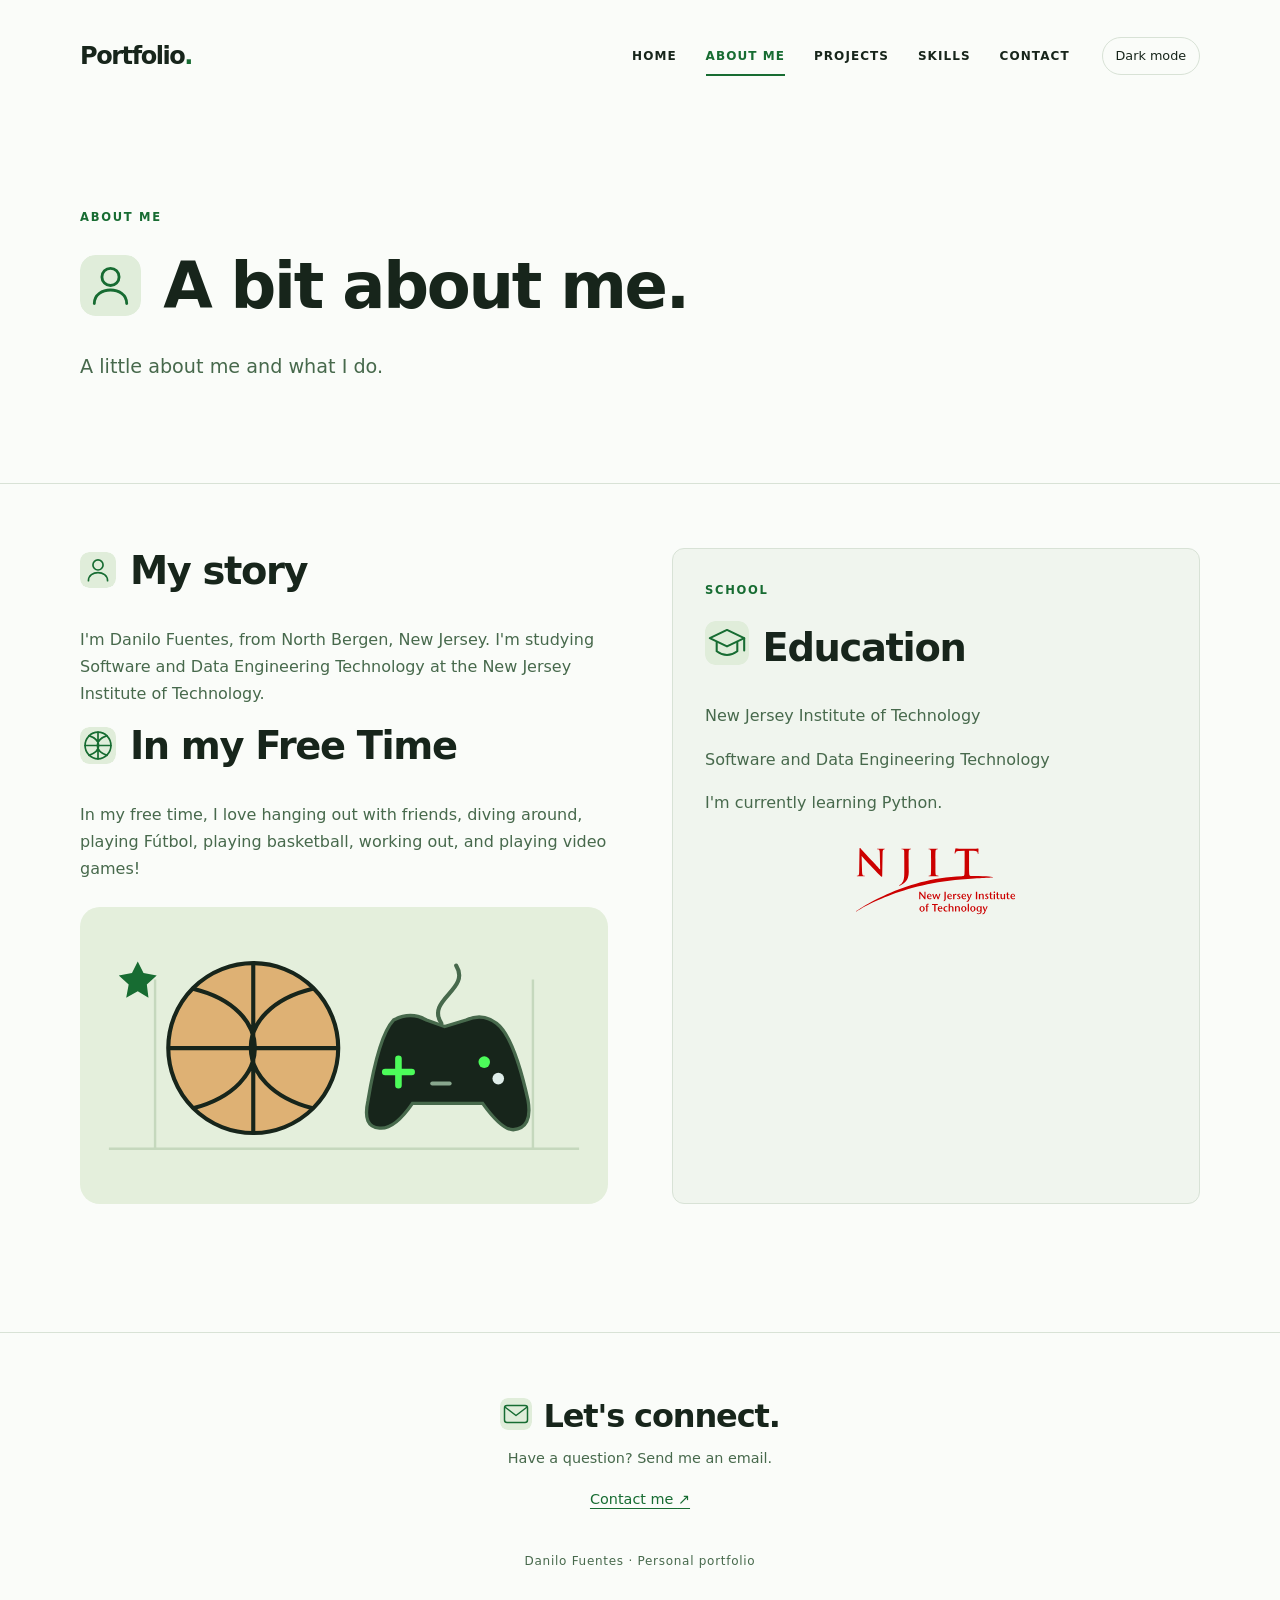
==== commit 04913884: "Simplify about page introduction" ====
--- a/about.html
+++ b/about.html
@@ -11,7 +11,7 @@
 <body>
 <a class="skip" href="#main">Skip to content</a>
 <header class="site-header"><div class="container header-inner"><a class="brand" href="index.html">Portfolio<span aria-hidden="true">.</span></a><button class="control menu-toggle" aria-controls="site-nav" aria-expanded="false" type="button">Menu</button><nav id="site-nav" aria-label="Main navigation"><a href="index.html">Home</a><a href="about.html" aria-current="page">About Me</a><a href="projects.html">Projects</a><a href="skills.html">Skills</a><a href="contact.html">Contact</a></nav><button class="control theme-toggle" type="button" aria-pressed="false" hidden>Dark mode</button></div></header>
-<main id="main" tabindex="-1"><section class="hero container"><p class="eyebrow">About me</p><h1><img class="heading-icon" src="images/heading-person.svg" width="64" height="64" alt="" aria-hidden="true">A bit about me.</h1><p class="lead">I go to NJIT, and outside of class I love hanging out with friends and playing sports!</p></section><section class="section"><div class="container two-col"><div><h2><img class="heading-icon" src="images/heading-person.svg" width="64" height="64" alt="" aria-hidden="true">My story</h2><p class="text-muted">I'm Danilo Fuentes, from North Bergen, New Jersey. I'm studying Software and Data Engineering Technology at the New Jersey Institute of Technology.</p><h2><img class="heading-icon" src="images/heading-play.svg" width="64" height="64" alt="" aria-hidden="true">In my Free Time</h2><p class="text-muted">In my free time, I love hanging out with friends, diving around, playing Fútbol, playing basketball, working out, and playing video games! </p><img class="interest-illustration" src="images/offline-interests.svg" width="640" height="360" loading="lazy" alt="A basketball and video game controller, two of my favorite hobbies"></div><div class="card"><div class="card-body"><p class="eyebrow">School</p><h2><img class="heading-icon" src="images/heading-learning.svg" width="64" height="64" alt="" aria-hidden="true">Education</h2><p>New Jersey Institute of Technology</p><p class="text-muted">Software and Data Engineering Technology</p><p class="text-muted">I'm currently learning Python.</p><div class="education-logo"><img src="images/njit-logo.svg" width="187" height="78" alt="New Jersey Institute of Technology (NJIT) logo"></div></div></div></div></section></main>
+<main id="main" tabindex="-1"><section class="hero container"><p class="eyebrow">About me</p><h1><img class="heading-icon" src="images/heading-person.svg" width="64" height="64" alt="" aria-hidden="true">A bit about me.</h1><p class="lead">A little about me and what I do.</p></section><section class="section"><div class="container two-col"><div><h2><img class="heading-icon" src="images/heading-person.svg" width="64" height="64" alt="" aria-hidden="true">My story</h2><p class="text-muted">I'm Danilo Fuentes, from North Bergen, New Jersey. I'm studying Software and Data Engineering Technology at the New Jersey Institute of Technology.</p><h2><img class="heading-icon" src="images/heading-play.svg" width="64" height="64" alt="" aria-hidden="true">In my Free Time</h2><p class="text-muted">In my free time, I love hanging out with friends, diving around, playing Fútbol, playing basketball, working out, and playing video games! </p><img class="interest-illustration" src="images/offline-interests.svg" width="640" height="360" loading="lazy" alt="A basketball and video game controller, two of my favorite hobbies"></div><div class="card"><div class="card-body"><p class="eyebrow">School</p><h2><img class="heading-icon" src="images/heading-learning.svg" width="64" height="64" alt="" aria-hidden="true">Education</h2><p>New Jersey Institute of Technology</p><p class="text-muted">Software and Data Engineering Technology</p><p class="text-muted">I'm currently learning Python.</p><div class="education-logo"><img src="images/njit-logo.svg" width="187" height="78" alt="New Jersey Institute of Technology (NJIT) logo"></div></div></div></div></section></main>
 <footer class="site-footer connect-footer"><div class="container footer-inner"><h2><img class="heading-icon" src="images/heading-contact.svg" width="64" height="64" alt="" aria-hidden="true">Let's connect.</h2><p>Have a question? Send me an email.</p><a href="contact.html">Contact me <span aria-hidden="true">↗</span></a><p class="footer-note">Danilo Fuentes · Personal portfolio</p></div></footer>
 </body>
 </html>
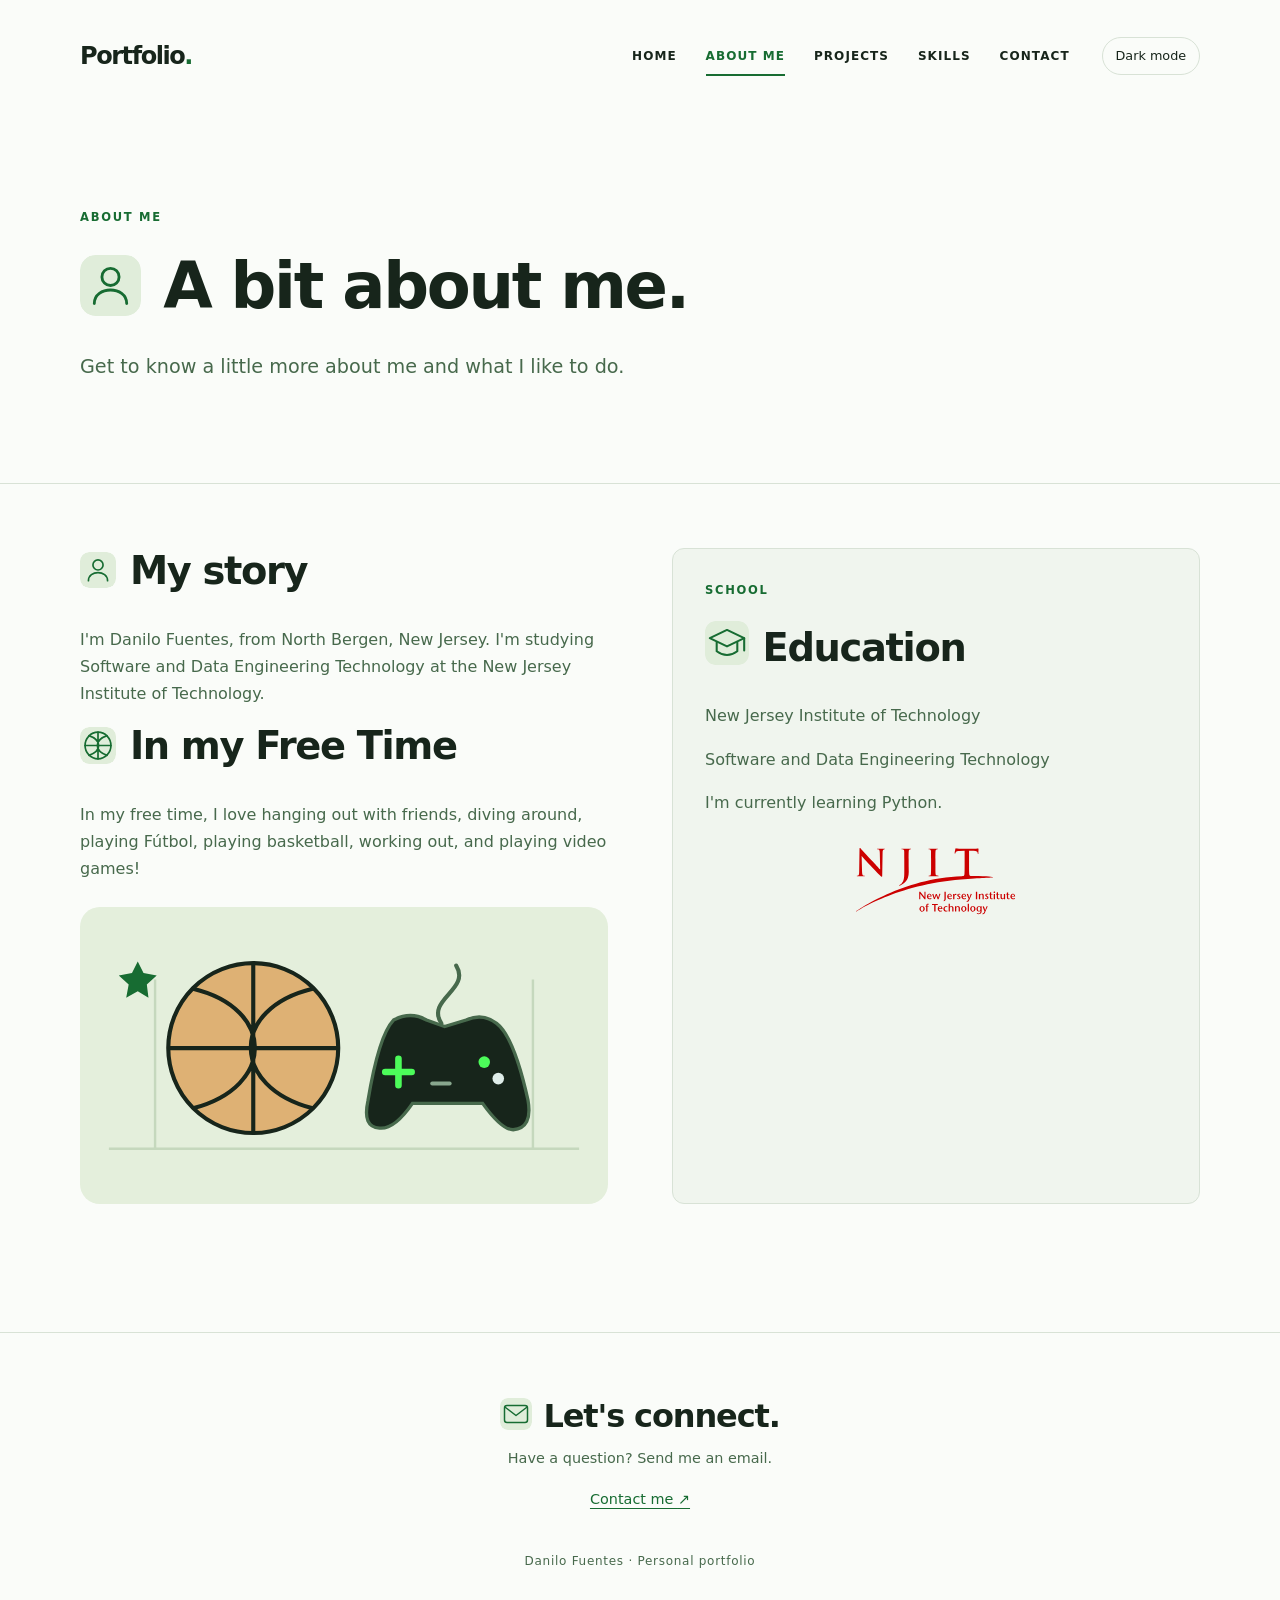
==== commit d3aed634: "Refine about page introduction wording" ====
--- a/about.html
+++ b/about.html
@@ -11,7 +11,7 @@
 <body>
 <a class="skip" href="#main">Skip to content</a>
 <header class="site-header"><div class="container header-inner"><a class="brand" href="index.html">Portfolio<span aria-hidden="true">.</span></a><button class="control menu-toggle" aria-controls="site-nav" aria-expanded="false" type="button">Menu</button><nav id="site-nav" aria-label="Main navigation"><a href="index.html">Home</a><a href="about.html" aria-current="page">About Me</a><a href="projects.html">Projects</a><a href="skills.html">Skills</a><a href="contact.html">Contact</a></nav><button class="control theme-toggle" type="button" aria-pressed="false" hidden>Dark mode</button></div></header>
-<main id="main" tabindex="-1"><section class="hero container"><p class="eyebrow">About me</p><h1><img class="heading-icon" src="images/heading-person.svg" width="64" height="64" alt="" aria-hidden="true">A bit about me.</h1><p class="lead">A little about me and what I do.</p></section><section class="section"><div class="container two-col"><div><h2><img class="heading-icon" src="images/heading-person.svg" width="64" height="64" alt="" aria-hidden="true">My story</h2><p class="text-muted">I'm Danilo Fuentes, from North Bergen, New Jersey. I'm studying Software and Data Engineering Technology at the New Jersey Institute of Technology.</p><h2><img class="heading-icon" src="images/heading-play.svg" width="64" height="64" alt="" aria-hidden="true">In my Free Time</h2><p class="text-muted">In my free time, I love hanging out with friends, diving around, playing Fútbol, playing basketball, working out, and playing video games! </p><img class="interest-illustration" src="images/offline-interests.svg" width="640" height="360" loading="lazy" alt="A basketball and video game controller, two of my favorite hobbies"></div><div class="card"><div class="card-body"><p class="eyebrow">School</p><h2><img class="heading-icon" src="images/heading-learning.svg" width="64" height="64" alt="" aria-hidden="true">Education</h2><p>New Jersey Institute of Technology</p><p class="text-muted">Software and Data Engineering Technology</p><p class="text-muted">I'm currently learning Python.</p><div class="education-logo"><img src="images/njit-logo.svg" width="187" height="78" alt="New Jersey Institute of Technology (NJIT) logo"></div></div></div></div></section></main>
+<main id="main" tabindex="-1"><section class="hero container"><p class="eyebrow">About me</p><h1><img class="heading-icon" src="images/heading-person.svg" width="64" height="64" alt="" aria-hidden="true">A bit about me.</h1><p class="lead">Get to know a little more about me and what I like to do.</p></section><section class="section"><div class="container two-col"><div><h2><img class="heading-icon" src="images/heading-person.svg" width="64" height="64" alt="" aria-hidden="true">My story</h2><p class="text-muted">I'm Danilo Fuentes, from North Bergen, New Jersey. I'm studying Software and Data Engineering Technology at the New Jersey Institute of Technology.</p><h2><img class="heading-icon" src="images/heading-play.svg" width="64" height="64" alt="" aria-hidden="true">In my Free Time</h2><p class="text-muted">In my free time, I love hanging out with friends, diving around, playing Fútbol, playing basketball, working out, and playing video games! </p><img class="interest-illustration" src="images/offline-interests.svg" width="640" height="360" loading="lazy" alt="A basketball and video game controller, two of my favorite hobbies"></div><div class="card"><div class="card-body"><p class="eyebrow">School</p><h2><img class="heading-icon" src="images/heading-learning.svg" width="64" height="64" alt="" aria-hidden="true">Education</h2><p>New Jersey Institute of Technology</p><p class="text-muted">Software and Data Engineering Technology</p><p class="text-muted">I'm currently learning Python.</p><div class="education-logo"><img src="images/njit-logo.svg" width="187" height="78" alt="New Jersey Institute of Technology (NJIT) logo"></div></div></div></div></section></main>
 <footer class="site-footer connect-footer"><div class="container footer-inner"><h2><img class="heading-icon" src="images/heading-contact.svg" width="64" height="64" alt="" aria-hidden="true">Let's connect.</h2><p>Have a question? Send me an email.</p><a href="contact.html">Contact me <span aria-hidden="true">↗</span></a><p class="footer-note">Danilo Fuentes · Personal portfolio</p></div></footer>
 </body>
 </html>
